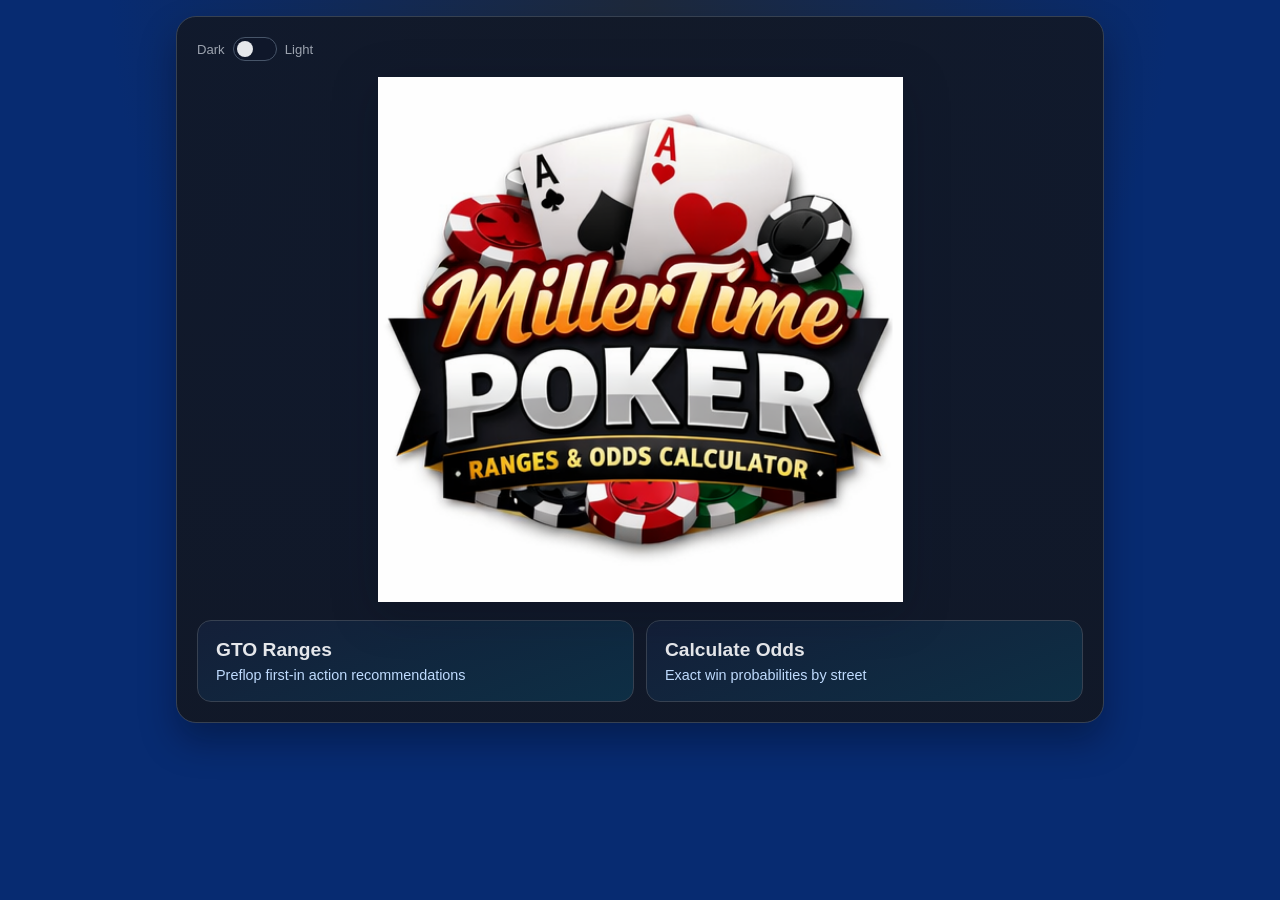
==== index.html @ 2ee8f51d "Update app" ====
<!DOCTYPE html>
<html lang="en">
  <head>
    <meta charset="UTF-8" />
    <meta name="viewport" content="width=device-width, initial-scale=1.0" />
    <title>MillerTime Poker</title>
    <link rel="stylesheet" href="styles.css" />
    <script src="theme.js" defer></script>
  </head>
  <body>
    <main class="app-shell">
      <section class="card">
        <div class="top-nav">
          <div class="theme-control">
            <span class="theme-label">Dark</span>
            <label class="theme-switch" for="theme-toggle-menu" aria-label="Toggle light mode">
              <input id="theme-toggle-menu" type="checkbox" data-theme-toggle />
              <span class="theme-slider"></span>
            </label>
            <span class="theme-label">Light</span>
          </div>
        </div>

        <div class="splash-wrap" aria-label="MillerTime Poker splash logo">
          <img
            class="splash-logo"
            src="assets/millertime-poker-logo.png"
            alt="MillerTime Poker Ranges and Odds Calculator logo"
          />
        </div>

        <div class="menu-grid">
          <a class="menu-button" href="ranges.html">
            <span class="menu-button-title">GTO Ranges</span>
            <span class="menu-button-subtitle">Preflop first-in action recommendations</span>
          </a>
          <a class="menu-button" href="odds.html">
            <span class="menu-button-title">Calculate Odds</span>
            <span class="menu-button-subtitle">Exact win probabilities by street</span>
          </a>
        </div>
      </section>
    </main>
  </body>
</html>
---- styles.css ----
/* Design tokens used throughout the app for color consistency and theming. */
:root {
  --bg: #072b71;
  --bg-start: #1e293b;
  --panel: #111827;
  --panel-soft: #1f2937;
  --card-bg: linear-gradient(180deg, rgba(17, 24, 39, 0.92), rgba(17, 24, 39, 0.98));
  --menu-button-bg: linear-gradient(160deg, rgba(20, 32, 58, 0.9), rgba(13, 49, 72, 0.9));
  --menu-button-hover-shadow: 0 8px 20px rgba(8, 47, 73, 0.45);
  --surface-soft: rgba(15, 23, 42, 0.55);
  --token-bg: rgba(15, 23, 42, 0.75);
  --text: #e5e7eb;
  --muted: #9ca3af;
  --heading: #cbd5e1;
  --accent: #22d3ee;
  --accent-soft: rgba(34, 211, 238, 0.22);
  --success: #22c55e;
  --warning: #f59e0b;
  --danger: #ef4444;
  --border: #374151;
  --nav-link-text: #c7d2fe;
  --nav-link-bg: rgba(15, 23, 42, 0.55);
  --menu-subtitle: #bfdbfe;
  --table-border: #334155;
  --card-select-bg: #0f172a;
  --card-select-border: #475569;
  --suit-black: #e2e8f0;
  --suit-red: #f87171;
  --status-pending-bg: rgba(156, 163, 175, 0.2);
  --status-pending-text: var(--text);
  --status-info-bg: rgba(56, 189, 248, 0.2);
  --status-info-text: #bae6fd;
  --btn-disabled-bg: color-mix(in oklab, var(--panel-soft) 88%, black);
  --btn-disabled-border: color-mix(in oklab, var(--border) 85%, black);
  --btn-disabled-text: color-mix(in oklab, var(--text) 74%, black);
}

[data-theme="light"] {
  --bg: #e0f2fe;
  --bg-start: #f8fafc;
  --panel: #ffffff;
  --panel-soft: #eef2ff;
  --card-bg: linear-gradient(180deg, #ffffff, #f8fafc);
  --menu-button-bg: linear-gradient(160deg, rgba(255, 255, 255, 0.98), rgba(241, 245, 249, 0.98));
  --menu-button-hover-shadow: 0 8px 18px rgba(148, 163, 184, 0.35);
  --surface-soft: rgba(241, 245, 249, 0.9);
  --token-bg: rgba(226, 232, 240, 0.9);
  --text: #0f172a;
  --muted: #475569;
  --heading: #1e293b;
  --border: #cbd5e1;
  --nav-link-text: #1d4ed8;
  --nav-link-bg: rgba(219, 234, 254, 0.85);
  --menu-subtitle: #1e3a8a;
  --table-border: #cbd5e1;
  --card-select-bg: #ffffff;
  --card-select-border: #94a3b8;
  --suit-black: #0f172a;
  --suit-red: #dc2626;
  --status-pending-bg: rgba(148, 163, 184, 0.22);
  --status-pending-text: #0f172a;
  --status-info-bg: rgba(14, 116, 144, 0.24);
  --status-info-text: #0c4a6e;
  --btn-disabled-bg: #dbe4ef;
  --btn-disabled-border: #a9b8cb;
  --btn-disabled-text: #1f2937;
}

* {
  box-sizing: border-box;
}

body {
  margin: 0;
  min-height: 100vh;
  font-family: "Avenir Next", "Segoe UI", "Trebuchet MS", sans-serif;
  background: radial-gradient(circle at top, var(--bg-start) 0%, var(--bg) 48%);
  color: var(--text);
}

.app-shell {
  width: min(960px, 100%);
  margin: 0 auto;
  padding: 16px;
}

.card {
  background: var(--card-bg);
  border: 1px solid var(--border);
  border-radius: 20px;
  padding: 20px;
  box-shadow: 0 18px 35px rgba(2, 6, 23, 0.35);
}

.top-nav {
  display: grid;
  grid-template-columns: auto 1fr auto;
  align-items: center;
  gap: 10px;
  margin-bottom: 14px;
}

.home-brand {
  display: inline-flex;
  align-items: center;
  justify-self: start;
}

.home-logo-link {
  display: inline-flex;
  width: 95px;
  height: 95px;
  align-items: center;
  justify-content: center;
  border-radius: 10px;
  border: 1px solid var(--border);
  background: var(--surface-soft);
  transition: 120ms ease;
}

.home-logo-link:hover {
  border-color: var(--accent);
  transform: translateY(-1px);
}

.home-logo-icon {
  width: 77px;
  height: 77px;
  object-fit: contain;
}

.page-title {
  margin: 0;
  font-size: clamp(1.2rem, 2vw, 1.8rem);
  line-height: 1.15;
  text-align: center;
  justify-self: center;
}

.hamburger-menu {
  position: relative;
  justify-self: end;
}

.hamburger-trigger {
  list-style: none;
  display: inline-flex;
  width: 44px;
  height: 44px;
  border-radius: 10px;
  border: 1px solid var(--border);
  background: var(--surface-soft);
  align-items: center;
  justify-content: center;
  flex-direction: column;
  gap: 5px;
  cursor: pointer;
}

.hamburger-trigger::-webkit-details-marker {
  display: none;
}

.hamburger-trigger span {
  width: 18px;
  height: 2px;
  border-radius: 99px;
  background: var(--text);
}

.hamburger-panel {
  position: absolute;
  right: 0;
  top: calc(100% + 8px);
  min-width: 220px;
  padding: 10px;
  border-radius: 12px;
  border: 1px solid var(--border);
  background: var(--panel);
  box-shadow: 0 16px 28px rgba(2, 6, 23, 0.35);
  z-index: 20;
}

.menu-theme-control {
  width: 100%;
  justify-content: flex-start;
  margin: 0 0 10px;
}

.menu-nav-link {
  display: block;
  margin-top: 6px;
}

.menu-nav-link[aria-current="page"] {
  opacity: 0.75;
  pointer-events: none;
}

.nav-link {
  color: var(--nav-link-text);
  text-decoration: none;
  font-size: 0.9rem;
  border: 1px solid #475569;
  background: var(--nav-link-bg);
  padding: 8px 12px;
  border-radius: 10px;
  transition: 120ms ease;
}

.nav-link:hover {
  border-color: var(--accent);
  color: var(--text);
}

.theme-control {
  display: inline-flex;
  align-items: center;
  gap: 8px;
  margin-left: auto;
}

.theme-label {
  color: var(--muted);
  font-size: 0.82rem;
}

.theme-switch {
  position: relative;
  display: inline-flex;
  width: 44px;
  height: 24px;
}

.theme-switch input {
  opacity: 0;
  width: 0;
  height: 0;
}

.theme-slider {
  position: absolute;
  inset: 0;
  cursor: pointer;
  background: var(--card-select-bg);
  border: 1px solid var(--card-select-border);
  border-radius: 999px;
  transition: 160ms ease;
}

.theme-slider::before {
  content: "";
  position: absolute;
  width: 16px;
  height: 16px;
  left: 3px;
  top: 3px;
  border-radius: 50%;
  background: var(--text);
  transition: 160ms ease;
}

.theme-switch input:checked + .theme-slider {
  background: color-mix(in oklab, var(--accent) 28%, var(--card-select-bg));
  border-color: var(--accent);
}

.theme-switch input:checked + .theme-slider::before {
  transform: translateX(20px);
}

h1 {
  margin: 0;
  font-size: clamp(1.3rem, 2vw, 1.9rem);
}

.subtitle {
  margin-top: 8px;
  color: var(--muted);
  font-size: 0.95rem;
}

.splash-wrap {
  margin-top: 16px;
  display: flex;
  justify-content: center;
}

.splash-logo {
  width: min(525px, 96%);
  height: auto;
  display: block;
  filter: drop-shadow(0 10px 22px rgba(2, 6, 23, 0.25));
}

.field-group {
  margin-top: 18px;
}

.field-group h2 {
  margin: 0 0 10px;
  font-size: 1rem;
  color: var(--heading);
}

.required-asterisk {
  color: var(--danger);
  font-weight: 700;
  margin-left: 2px;
}

.players-start-row {
  display: flex;
  align-items: center;
  gap: 8px;
  flex-wrap: wrap;
}

.odds-players-grid {
  width: 196px;
  grid-template-columns: repeat(3, 60px);
  gap: 8px;
}

.small-reset-btn {
  border: 1px solid var(--border);
  background: var(--panel-soft);
  color: var(--text);
  border-radius: 12px;
  width: 49px;
  min-width: 49px;
  height: 46px;
  padding: 0;
  font-size: 0.8rem;
  font-weight: 600;
  cursor: pointer;
}

.small-reset-btn:hover {
  border-color: var(--accent);
}

.top-calculate-btn {
  margin-left: auto;
  min-width: 180px;
}

.menu-grid {
  margin-top: 18px;
  display: grid;
  gap: 12px;
  grid-template-columns: repeat(2, minmax(220px, 1fr));
}

.menu-button {
  display: block;
  text-decoration: none;
  color: var(--text);
  border: 1px solid var(--border);
  background: var(--menu-button-bg);
  border-radius: 14px;
  padding: 18px;
  transition: 140ms ease;
}

.menu-button:hover {
  border-color: var(--accent);
  transform: translateY(-2px);
  box-shadow: var(--menu-button-hover-shadow);
}

.menu-button-title {
  display: block;
  font-size: 1.2rem;
  font-weight: 700;
}

.menu-button-subtitle {
  display: block;
  margin-top: 6px;
  color: var(--menu-subtitle);
  font-size: 0.9rem;
}

.button-grid {
  display: grid;
  grid-template-columns: repeat(auto-fit, minmax(62px, 1fr));
  gap: 8px;
}

.scroll-selector {
  display: grid;
  grid-template-columns: none;
  grid-auto-flow: column;
  grid-auto-columns: calc((100% - (8px * 3)) / 4);
  gap: 8px;
  overflow-x: auto;
  overflow-y: hidden;
  padding-bottom: 4px;
  scroll-snap-type: x proximity;
  scrollbar-width: thin;
  scrollbar-color: color-mix(in oklab, var(--accent) 60%, transparent) transparent;
  -webkit-overflow-scrolling: touch;
}

.scroll-selector::-webkit-scrollbar {
  height: 6px;
}

.scroll-selector::-webkit-scrollbar-thumb {
  background: color-mix(in oklab, var(--accent) 45%, transparent);
  border-radius: 999px;
}

.scroll-selector .select-btn {
  white-space: nowrap;
  scroll-snap-align: start;
}

.players-grid {
  grid-template-columns: repeat(5, minmax(56px, 1fr));
}

.temperature-grid {
  grid-template-columns: repeat(3, minmax(110px, 1fr));
}

.stage-grid {
  grid-template-columns: repeat(4, minmax(120px, 1fr));
}

.card-grid {
  grid-template-columns: repeat(13, minmax(42px, 1fr));
  overflow-x: auto;
  padding-bottom: 4px;
}

.suiting-grid {
  grid-template-columns: repeat(2, minmax(120px, 1fr));
}

.button-grid.scroll-selector {
  grid-template-columns: none;
  grid-auto-flow: column;
  grid-auto-columns: calc((100% - (8px * 3)) / 4);
}

.select-btn {
  border: 1px solid var(--border);
  background: var(--panel-soft);
  color: var(--text);
  padding: 10px 8px;
  border-radius: 12px;
  font-size: 0.92rem;
  font-weight: 600;
  cursor: pointer;
  transition: 120ms ease;
  min-height: 46px;
}

.select-btn:hover {
  border-color: var(--accent);
  transform: translateY(-1px);
}

.select-btn.active {
  border-color: #a4d18a;
  background: #a4d18a;
  color: #0f172a;
}

.select-btn:disabled {
  opacity: 1;
  cursor: not-allowed;
  background: var(--btn-disabled-bg);
  border-color: var(--btn-disabled-border);
  color: var(--btn-disabled-text);
}

.action-controls {
  display: flex;
  justify-content: flex-start;
}

.primary-action {
  min-width: 200px;
}

.required-note {
  margin: 10px 0 0;
  font-size: 0.8rem;
  color: var(--muted);
  text-align: right;
}

.result {
  margin-top: 20px;
  border: 1px solid var(--border);
  border-radius: 14px;
  padding: 14px;
  background: color-mix(in oklab, var(--panel-soft) 70%, transparent);
}

.build-tag-wrap {
  margin-top: 10px;
  display: flex;
  justify-content: flex-end;
}

.build-tag {
  color: var(--muted);
  font-size: 0.78rem;
  letter-spacing: 0.01em;
}

.result-row {
  display: flex;
  align-items: center;
  justify-content: space-between;
  gap: 12px;
}

.result-row + .result-row {
  margin-top: 8px;
}

.label {
  color: var(--muted);
}

.value {
  font-weight: 700;
}

.badge {
  display: inline-flex;
  align-items: center;
  justify-content: center;
  padding: 6px 10px;
  border-radius: 999px;
  font-size: 0.85rem;
  letter-spacing: 0.01em;
}

#action-value {
  font-size: 1.7rem;
  min-width: 180px;
  min-height: 56px;
  padding: 12px 18px;
  line-height: 1;
  max-width: 100%;
}

.pending {
  background: var(--status-pending-bg);
  color: var(--status-pending-text);
}

.info {
  background: var(--status-info-bg);
  color: var(--status-info-text);
}

#action-value.pending {
  font-size: 0.85rem;
}

.raise {
  background: rgba(34, 197, 94, 0.2);
  color: #86efac;
}

/* Keep Odds completion state readable in light theme. */
#odds-status.raise {
  font-size: 1.02rem;
  color: #166534;
  background: rgba(34, 197, 94, 0.28);
}

.call,
.check {
  background: rgba(245, 158, 11, 0.2);
  color: #fde68a;
}

.fold {
  background: rgba(239, 68, 68, 0.2);
  color: #fca5a5;
}

.board-grid {
  display: grid;
  gap: 10px;
  grid-template-columns: repeat(auto-fit, minmax(140px, 1fr));
  max-width: 780px;
  margin: 0 auto;
}

.board-slot,
.player-row {
  border: 1px solid var(--border);
  border-radius: 12px;
  background: var(--surface-soft);
  padding: 10px;
}

.board-slot.disabled {
  opacity: 0.5;
}

.board-slot-label {
  display: inline-block;
  margin-bottom: 8px;
  color: var(--heading);
  font-size: 0.85rem;
}

.card-select {
  width: 100%;
  margin-bottom: 6px;
  border: 1px solid var(--card-select-border);
  border-radius: 8px;
  background: var(--card-select-bg);
  color: var(--text);
  padding: 8px;
}

.card-rank-scroller {
  width: 100%;
  margin-bottom: 6px;
  display: grid;
  grid-auto-flow: column;
  grid-auto-columns: calc((100% - (6px * 3)) / 4);
  gap: 6px;
  overflow-x: auto;
  overflow-y: hidden;
  padding-bottom: 2px;
  scrollbar-width: thin;
  scrollbar-color: color-mix(in oklab, var(--accent) 60%, transparent) transparent;
  -webkit-overflow-scrolling: touch;
}

.card-rank-scroller::-webkit-scrollbar {
  height: 6px;
}

.card-rank-scroller::-webkit-scrollbar-thumb {
  background: color-mix(in oklab, var(--accent) 45%, transparent);
  border-radius: 999px;
}

.card-rank-btn {
  min-height: 36px;
  border: 1px solid var(--card-select-border);
  border-radius: 8px;
  background: var(--card-select-bg);
  color: var(--text);
  font-size: 0.95rem;
  font-weight: 700;
  cursor: pointer;
  transition: 120ms ease;
}

.card-rank-btn:hover:not(:disabled) {
  border-color: var(--accent);
  transform: translateY(-1px);
}

.card-rank-btn.active {
  border-color: #a4d18a;
  background: #a4d18a;
  color: #0f172a;
}

.card-rank-btn:disabled {
  opacity: 0.45;
  cursor: not-allowed;
}

.player-rows {
  display: grid;
  gap: 10px;
  grid-template-columns: repeat(2, minmax(260px, 1fr));
  max-width: 780px;
  margin: 0 auto;
}

.player-title {
  margin: 0;
  font-size: 0.95rem;
}

.player-cards {
  margin-top: 8px;
  display: grid;
  gap: 8px;
  grid-template-columns: repeat(2, minmax(120px, 1fr));
}

.card-slot {
  border: 1px dashed var(--card-select-border);
  border-radius: 10px;
  padding: 8px;
}

.suit-picker {
  display: grid;
  grid-template-columns: repeat(4, minmax(0, 1fr));
  gap: 6px;
  margin-top: 2px;
}

.suit-symbol-btn {
  min-height: 34px;
  border: 1px solid var(--card-select-border);
  border-radius: 8px;
  background: var(--card-select-bg);
  color: var(--text);
  font-size: 1rem;
  font-weight: 700;
  line-height: 1;
  cursor: pointer;
  transition: 120ms ease;
}

.suit-symbol-btn:hover:not(:disabled) {
  border-color: var(--accent);
  transform: translateY(-1px);
}

.suit-symbol-btn.active {
  border-color: #a4d18a;
  background: #a4d18a;
  color: #0f172a;
}

.suit-symbol-btn:disabled {
  opacity: 0.45;
  cursor: not-allowed;
}

.player-summary {
  margin-top: 8px;
  font-size: 0.82rem;
  color: var(--muted);
}

.player-card-display {
  color: var(--text);
}

.card-suit {
  margin-left: 1px;
}

.suit-red {
  color: var(--suit-red);
}

.suit-black {
  color: var(--suit-black);
}

.odds-results {
  margin-top: 12px;
}

.board-display {
  margin-bottom: 10px;
  display: flex;
  align-items: center;
  gap: 8px;
  flex-wrap: wrap;
}

.board-display-label {
  color: var(--muted);
  font-size: 0.9rem;
}

.board-display-empty {
  color: var(--heading);
}

.card-token {
  display: inline-flex;
  align-items: center;
  justify-content: center;
  gap: 1px;
  padding: 2px 6px;
  border: 1px solid var(--card-select-border);
  border-radius: 999px;
  font-size: 0.82rem;
  color: var(--text);
  background: var(--token-bg);
}

.status-inline-token {
  margin: 0 4px;
}

.results-hand-cell {
  display: flex;
  gap: 6px;
  flex-wrap: wrap;
}

.winner-hand-label {
  display: inline-flex;
  align-items: center;
  justify-content: center;
  padding: 2px 8px;
  min-width: 112px;
  border-radius: 999px;
  border: 1px solid color-mix(in oklab, var(--success) 55%, var(--border));
  background: color-mix(in oklab, var(--success) 18%, transparent);
  color: color-mix(in oklab, var(--success) 70%, var(--text));
  font-size: 0.78rem;
  font-weight: 700;
  white-space: nowrap;
}

.results-player-cell {
  min-width: 130px;
}

.results-player-label {
  font-weight: 700;
  margin-bottom: 4px;
}

.outs-counts {
  margin-top: 0;
  font-size: 0.82rem;
  color: var(--muted);
}

.outs-cell {
  min-width: 0;
}

.outs-cards {
  margin-top: 4px;
  display: grid;
  grid-template-columns: repeat(10, max-content);
  column-gap: 6px;
  row-gap: 6px;
}

.outs-cards .card-token {
  justify-self: start;
}

.out-win {
  border-color: rgba(34, 197, 94, 0.7);
}

.out-tie {
  border-color: rgba(245, 158, 11, 0.7);
}

.odds-table {
  width: 100%;
  border-collapse: separate;
  border-spacing: 0;
}

.odds-table th,
.odds-table td {
  padding: 8px;
  text-align: left;
}

.odds-table th {
  color: var(--heading);
  font-weight: 700;
  border-bottom: 1px solid var(--table-border);
}

.odds-table tbody tr {
  box-shadow: inset 0 -1px 0 var(--table-border);
}

.odds-table tbody tr.player-main-row {
  box-shadow: none;
}

.player-outs-row td {
  padding-top: 4px;
  padding-bottom: 10px;
}

.outs-label {
  font-size: 0.8rem;
  color: var(--muted);
  text-transform: uppercase;
  letter-spacing: 0.02em;
}

.outs-none {
  margin-top: 4px;
  color: var(--muted);
}

@media (max-width: 640px) {
  .top-nav {
    grid-template-columns: auto 1fr auto;
    align-items: center;
  }

  .page-title {
    font-size: 1.02rem;
  }

  .menu-grid {
    grid-template-columns: 1fr;
  }

  .action-row {
    flex-direction: column;
    align-items: stretch;
  }

  #action-value,
  #odds-status {
    min-width: 0;
    width: 100%;
    min-height: 60px;
    justify-content: center;
  }

  .card {
    border-radius: 14px;
    padding: 14px;
  }

  .select-btn {
    min-height: 42px;
    padding: 8px;
    font-size: 0.86rem;
  }

  .players-start-row {
    align-items: stretch;
    row-gap: 8px;
  }

  .odds-players-grid {
    width: auto;
    flex: 1 1 auto;
  }

  .small-reset-btn {
    height: 42px;
  }

  .top-calculate-btn {
    margin-left: 0;
    width: 100%;
    min-width: 0;
  }

  .card-grid {
    grid-template-columns: repeat(13, minmax(38px, 1fr));
  }

  .button-grid.scroll-selector {
    grid-template-columns: none;
    grid-auto-flow: column;
    grid-auto-columns: calc((100% - (8px * 2)) / 3);
  }

  .stage-grid,
  .player-cards {
    grid-template-columns: repeat(2, minmax(120px, 1fr));
  }

  .player-rows {
    grid-template-columns: 1fr;
    max-width: 100%;
  }

  .board-grid {
    max-width: 100%;
  }

  .odds-results {
    overflow-x: visible;
  }

  .odds-table {
    min-width: 0;
    table-layout: fixed;
  }

  .odds-table th,
  .odds-table td {
    padding: 7px 6px;
    white-space: normal;
    vertical-align: top;
  }

  .outs-cell {
    min-width: 0;
    white-space: normal;
  }
}
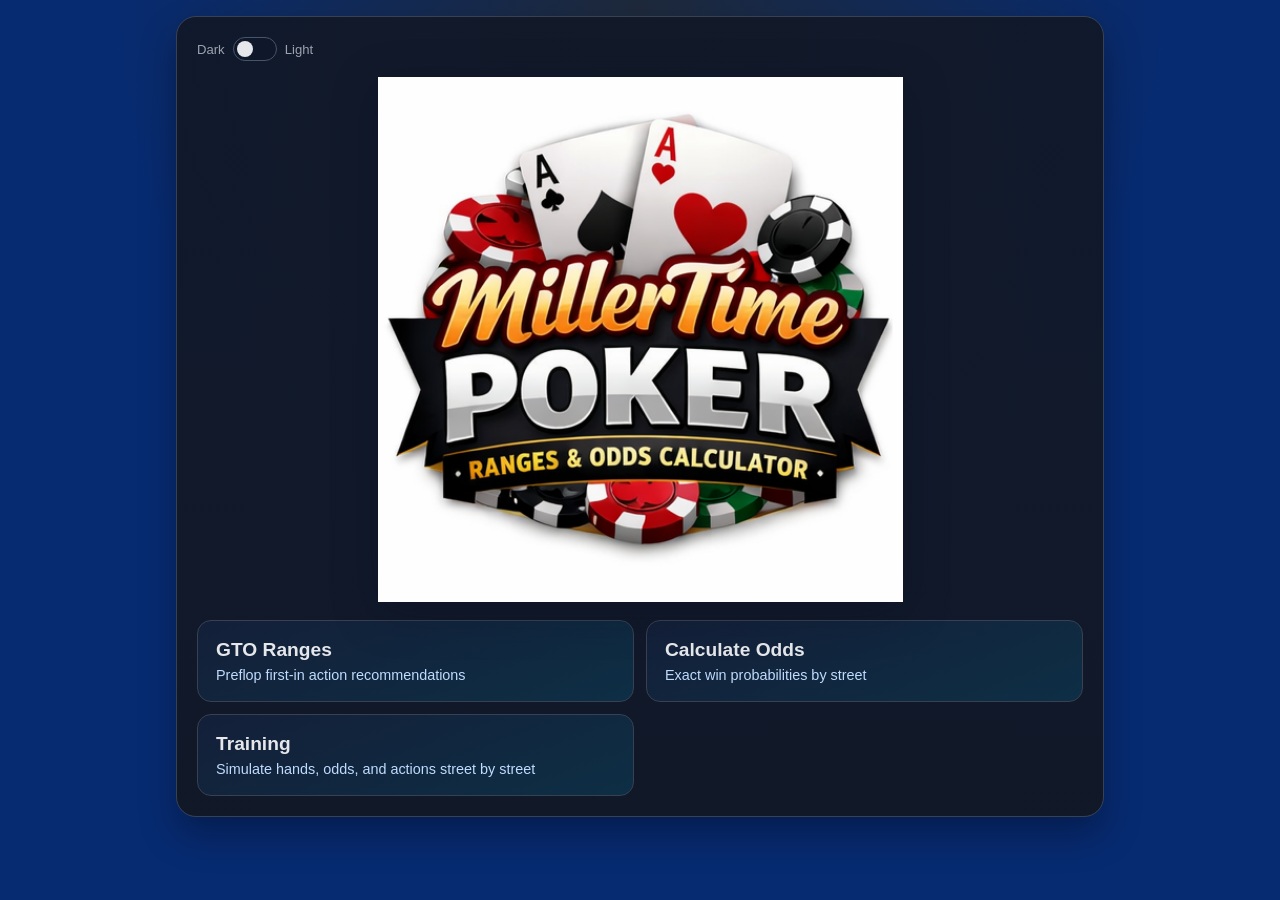
==== commit b29ab9c7: "Update app" ====
--- a/index.html
+++ b/index.html
@@ -38,6 +38,10 @@
             <span class="menu-button-title">Calculate Odds</span>
             <span class="menu-button-subtitle">Exact win probabilities by street</span>
           </a>
+          <a class="menu-button" href="training.html">
+            <span class="menu-button-title">Training</span>
+            <span class="menu-button-subtitle">Simulate hands, odds, and actions street by street</span>
+          </a>
         </div>
       </section>
     </main>
--- a/styles.css
+++ b/styles.css
@@ -66,6 +66,19 @@
   --btn-disabled-text: #1f2937;
 }
 
+[data-theme="light"] #action-value.raise {
+  color: #14532d;
+}
+
+[data-theme="light"] #action-value.call,
+[data-theme="light"] #action-value.check {
+  color: #92400e;
+}
+
+[data-theme="light"] #action-value.fold {
+  color: #991b1b;
+}
+
 * {
   box-sizing: border-box;
 }
@@ -345,6 +358,36 @@
   min-width: 180px;
 }
 
+.calculate-odds-panel {
+  border: 1px solid var(--border);
+  border-radius: 12px;
+  background: var(--panel-soft);
+  color: var(--text);
+  margin: 0;
+  min-width: 170px;
+  min-height: 46px;
+  padding: 0 18px;
+  font-size: 0.95rem;
+  font-weight: 700;
+  line-height: 1;
+  text-align: center;
+  cursor: pointer;
+  transition: 120ms ease;
+  display: inline-flex;
+  align-items: center;
+  justify-content: center;
+}
+
+.calculate-odds-panel:hover {
+  border-color: var(--accent);
+  transform: translateY(-1px);
+}
+
+.calculate-odds-panel:disabled {
+  opacity: 0.7;
+  cursor: not-allowed;
+}
+
 .menu-grid {
   margin-top: 18px;
   display: grid;
@@ -445,6 +488,14 @@
   grid-auto-columns: calc((100% - (8px * 3)) / 4);
 }
 
+.button-grid.scroll-selector.ranges-scroll-selector {
+  grid-auto-columns: calc((100% - (8px * 7)) / 8);
+}
+
+#temperature-grid.ranges-scroll-selector {
+  grid-auto-columns: calc(((100% - (8px * 7)) / 8) * 1.5);
+}
+
 .select-btn {
   border: 1px solid var(--border);
   background: var(--panel-soft);
@@ -493,12 +544,83 @@
   text-align: right;
 }
 
+.odds-status-value {
+  background: transparent;
+  border: 0;
+  border-radius: 0;
+  padding: 0;
+  min-height: 0;
+}
+
+#odds-status.pending,
+#odds-status.info,
+#odds-status.raise,
+#odds-status.call,
+#odds-status.check,
+#odds-status.fold {
+  background: transparent;
+  color: var(--text);
+}
+
 .result {
   margin-top: 20px;
   border: 1px solid var(--border);
   border-radius: 14px;
   padding: 14px;
+  padding-top: 62px;
   background: color-mix(in oklab, var(--panel-soft) 70%, transparent);
+  position: relative;
+}
+
+.result-calc-btn {
+  position: absolute;
+  top: 12px;
+  right: 12px;
+  min-width: 120px;
+  min-height: 38px;
+  padding: 0 12px;
+  font-size: 0.86rem;
+}
+
+.range-result {
+  margin-top: 14px;
+  padding: 8px 10px;
+}
+
+.range-result .result-row + .result-row,
+.range-result .odds-summary-row + .odds-summary-row {
+  margin-top: 4px;
+}
+
+.range-result .summary-label {
+  font-size: 0.84rem;
+}
+
+.range-action-btn {
+  width: 110px;
+  min-height: 46px;
+  margin: 6px 0;
+  font-size: 0.92rem;
+  font-weight: 800;
+  cursor: default;
+}
+
+.range-action-btn[hidden] {
+  display: none;
+}
+
+.range-action-btn.fold {
+  color: #b91c1c;
+}
+
+.range-action-btn.raise,
+.range-action-btn.bet {
+  color: #15803d;
+}
+
+.range-action-btn.call,
+.range-action-btn.check {
+  color: #000000;
 }
 
 .build-tag-wrap {
@@ -522,6 +644,14 @@
 
 .result-row + .result-row {
   margin-top: 8px;
+}
+
+.odds-summary-row + .odds-summary-row {
+  margin-top: 8px;
+}
+
+.summary-label {
+  font-weight: 700;
 }
 
 .label {
@@ -542,13 +672,15 @@
   letter-spacing: 0.01em;
 }
 
-#action-value {
-  font-size: 1.7rem;
-  min-width: 180px;
-  min-height: 56px;
-  padding: 12px 18px;
-  line-height: 1;
-  max-width: 100%;
+/* Strip badge backgrounds from action-value inline display. */
+#action-value.pending,
+#action-value.info,
+#action-value.raise,
+#action-value.call,
+#action-value.check,
+#action-value.fold {
+  background: transparent;
+  padding: 0;
 }
 
 .pending {
@@ -561,20 +693,15 @@
   color: var(--status-info-text);
 }
 
-#action-value.pending {
-  font-size: 0.85rem;
-}
-
 .raise {
   background: rgba(34, 197, 94, 0.2);
   color: #86efac;
 }
 
-/* Keep Odds completion state readable in light theme. */
+/* Keep Odds completion state readable without badge background. */
 #odds-status.raise {
   font-size: 1.02rem;
   color: #166534;
-  background: rgba(34, 197, 94, 0.28);
 }
 
 .call,
@@ -591,7 +718,7 @@
 .board-grid {
   display: grid;
   gap: 10px;
-  grid-template-columns: repeat(auto-fit, minmax(140px, 1fr));
+  grid-template-columns: repeat(3, minmax(140px, 1fr));
   max-width: 780px;
   margin: 0 auto;
 }
@@ -625,56 +752,162 @@
   padding: 8px;
 }
 
-.card-rank-scroller {
-  width: 100%;
-  margin-bottom: 6px;
+.card-wheel-group {
   display: grid;
-  grid-auto-flow: column;
-  grid-auto-columns: calc((100% - (6px * 3)) / 4);
-  gap: 6px;
-  overflow-x: auto;
-  overflow-y: hidden;
-  padding-bottom: 2px;
+  gap: 7px;
+  min-width: 0;
+}
+
+.card-wheel-viewport {
+  position: relative;
+  height: 168px;
+  overflow-y: auto;
+  overflow-x: hidden;
+  border: 1px solid var(--card-select-border);
+  border-radius: 10px;
+  background: var(--card-select-bg);
+  scroll-snap-type: y mandatory;
   scrollbar-width: thin;
   scrollbar-color: color-mix(in oklab, var(--accent) 60%, transparent) transparent;
   -webkit-overflow-scrolling: touch;
 }
 
-.card-rank-scroller::-webkit-scrollbar {
-  height: 6px;
-}
-
-.card-rank-scroller::-webkit-scrollbar-thumb {
+.card-wheel-viewport::before {
+  content: "";
+  position: absolute;
+  left: 4px;
+  right: 10px;
+  top: 56px;
+  height: 56px;
+  border: 1px solid color-mix(in oklab, var(--accent) 45%, var(--card-select-border));
+  border-radius: 8px;
+  background: color-mix(in oklab, var(--accent) 10%, transparent);
+  pointer-events: none;
+  z-index: 1;
+}
+
+.card-wheel-viewport::-webkit-scrollbar {
+  width: 6px;
+}
+
+.card-wheel-viewport::-webkit-scrollbar-thumb {
   background: color-mix(in oklab, var(--accent) 45%, transparent);
   border-radius: 999px;
 }
 
-.card-rank-btn {
-  min-height: 36px;
+.card-wheel-rail {
+  display: flex;
+  flex-direction: column;
+}
+
+.card-wheel-item {
+  height: 56px;
+  border: 0;
+  border-bottom: 1px solid color-mix(in oklab, var(--card-select-border) 70%, transparent);
+  background: transparent;
+  color: var(--text);
+  font-size: 1.5rem;
+  font-weight: 700;
+  cursor: pointer;
+  scroll-snap-align: center;
+  transition: 120ms ease;
+}
+
+.card-wheel-item:hover:not(:disabled) {
+  background: color-mix(in oklab, var(--accent) 12%, transparent);
+}
+
+.card-wheel-item.active {
+  background: #d2e8c5;
+}
+
+.single-rank-wheel-item {
+  font-size: 1.9rem;
+  letter-spacing: 0.01em;
+}
+
+.single-rank-wheel-item.active {
+  color: #0f172a;
+}
+
+.card-suit-row {
+  display: grid;
+  grid-template-columns: repeat(4, minmax(0, 1fr));
+  gap: 6px;
+}
+
+.card-suit-pill {
+  min-height: 38px;
   border: 1px solid var(--card-select-border);
-  border-radius: 8px;
+  border-radius: 9px;
   background: var(--card-select-bg);
   color: var(--text);
-  font-size: 0.95rem;
+  font-size: 1.35rem;
   font-weight: 700;
+  line-height: 1;
   cursor: pointer;
   transition: 120ms ease;
 }
 
-.card-rank-btn:hover:not(:disabled) {
+.card-suit-pill:hover:not(:disabled) {
   border-color: var(--accent);
   transform: translateY(-1px);
 }
 
-.card-rank-btn.active {
-  border-color: #a4d18a;
-  background: #a4d18a;
+.card-suit-pill.active {
+  background: #d2e8c5;
+}
+
+.card-suit-pill.suit-red.active {
+  color: #991b1b;
+}
+
+.card-suit-pill.suit-black.active {
   color: #0f172a;
 }
 
-.card-rank-btn:disabled {
-  opacity: 0.45;
+.card-suit-pill:disabled {
+  opacity: 0.35;
   cursor: not-allowed;
+}
+
+.card-wheel-item:disabled {
+  opacity: 0.35;
+  cursor: not-allowed;
+}
+
+.range-wheel-host {
+  max-width: 220px;
+  margin: 0 auto;
+}
+
+.range-wheel-group {
+  width: 100%;
+}
+
+.range-wheel-viewport {
+  height: 168px;
+}
+
+.range-wheel-item {
+  height: 56px;
+  font-size: 1.12rem;
+}
+
+.range-wheel-item.active {
+  color: #0f172a;
+}
+
+.range-suiting-item {
+  font-size: 0.98rem;
+}
+
+.range-suiting-item.suited-choice.active {
+  color: #14532d;
+}
+
+.range-suiting-item.offsuit-choice.active {
+  color: #92400e;
 }
 
 .player-rows {
@@ -690,6 +923,13 @@
   font-size: 0.95rem;
 }
 
+.player-header {
+  display: flex;
+  justify-content: space-between;
+  align-items: baseline;
+  gap: 10px;
+}
+
 .player-cards {
   margin-top: 8px;
   display: grid;
@@ -703,46 +943,11 @@
   padding: 8px;
 }
 
-.suit-picker {
-  display: grid;
-  grid-template-columns: repeat(4, minmax(0, 1fr));
-  gap: 6px;
-  margin-top: 2px;
-}
-
-.suit-symbol-btn {
-  min-height: 34px;
-  border: 1px solid var(--card-select-border);
-  border-radius: 8px;
-  background: var(--card-select-bg);
-  color: var(--text);
-  font-size: 1rem;
-  font-weight: 700;
-  line-height: 1;
-  cursor: pointer;
-  transition: 120ms ease;
-}
-
-.suit-symbol-btn:hover:not(:disabled) {
-  border-color: var(--accent);
-  transform: translateY(-1px);
-}
-
-.suit-symbol-btn.active {
-  border-color: #a4d18a;
-  background: #a4d18a;
-  color: #0f172a;
-}
-
-.suit-symbol-btn:disabled {
-  opacity: 0.45;
-  cursor: not-allowed;
-}
-
 .player-summary {
-  margin-top: 8px;
+  margin-top: 0;
   font-size: 0.82rem;
   color: var(--muted);
+  text-align: right;
 }
 
 .player-card-display {
@@ -762,11 +967,11 @@
 }
 
 .odds-results {
-  margin-top: 12px;
+  margin-top: 8px;
 }
 
 .board-display {
-  margin-bottom: 10px;
+  margin: 0;
   display: flex;
   align-items: center;
   gap: 8px;
@@ -776,6 +981,7 @@
 .board-display-label {
   color: var(--muted);
   font-size: 0.9rem;
+  font-weight: 700;
 }
 
 .board-display-empty {
@@ -820,6 +1026,20 @@
   white-space: nowrap;
 }
 
+.lead-status-label {
+  display: inline-flex;
+  align-items: center;
+  justify-content: center;
+  padding: 2px 8px;
+  border-radius: 999px;
+  border: 1px solid color-mix(in oklab, var(--accent) 50%, var(--border));
+  background: color-mix(in oklab, var(--accent) 22%, transparent);
+  color: color-mix(in oklab, var(--accent) 76%, var(--text));
+  font-size: 0.76rem;
+  font-weight: 700;
+  white-space: nowrap;
+}
+
 .results-player-cell {
   min-width: 130px;
 }
@@ -842,7 +1062,7 @@
 .outs-cards {
   margin-top: 4px;
   display: grid;
-  grid-template-columns: repeat(10, max-content);
+  grid-template-columns: repeat(8, max-content);
   column-gap: 6px;
   row-gap: 6px;
 }
@@ -902,6 +1122,44 @@
   color: var(--muted);
 }
 
+.training-controls {
+  margin-top: 14px;
+  display: grid;
+  grid-template-columns: repeat(4, minmax(130px, 1fr));
+  gap: 8px;
+}
+
+.training-status {
+  margin-top: 16px;
+  padding-top: 14px;
+}
+
+.training-post-hand {
+  margin-top: 14px;
+  display: grid;
+  grid-template-columns: repeat(2, minmax(220px, 1fr));
+  gap: 8px;
+}
+
+.select-btn.danger {
+  border-color: color-mix(in oklab, var(--danger) 55%, var(--border));
+  color: color-mix(in oklab, var(--danger) 82%, var(--text));
+  background: color-mix(in oklab, var(--danger) 14%, var(--panel-soft));
+}
+
+.select-btn.danger:hover:not(:disabled) {
+  border-color: var(--danger);
+}
+
+.table-wrap {
+  width: 100%;
+  overflow-x: auto;
+}
+
+.training-table {
+  min-width: 640px;
+}
+
 @media (max-width: 640px) {
   .top-nav {
     grid-template-columns: auto 1fr auto;
@@ -916,12 +1174,6 @@
     grid-template-columns: 1fr;
   }
 
-  .action-row {
-    flex-direction: column;
-    align-items: stretch;
-  }
-
-  #action-value,
   #odds-status {
     min-width: 0;
     width: 100%;
@@ -960,6 +1212,18 @@
     min-width: 0;
   }
 
+  .calculate-odds-panel {
+    min-height: 42px;
+    min-width: 150px;
+    padding: 0 14px;
+  }
+
+  .range-action-btn {
+    min-height: 42px;
+    width: 102px;
+    font-size: 0.86rem;
+  }
+
   .card-grid {
     grid-template-columns: repeat(13, minmax(38px, 1fr));
   }
@@ -970,6 +1234,14 @@
     grid-auto-columns: calc((100% - (8px * 2)) / 3);
   }
 
+  .button-grid.scroll-selector.ranges-scroll-selector {
+    grid-auto-columns: calc((100% - (8px * 5)) / 6);
+  }
+
+  #temperature-grid.ranges-scroll-selector {
+    grid-auto-columns: calc(((100% - (8px * 5)) / 6) * 1.5);
+  }
+
   .stage-grid,
   .player-cards {
     grid-template-columns: repeat(2, minmax(120px, 1fr));
@@ -980,8 +1252,54 @@
     max-width: 100%;
   }
 
+  .range-wheel-host {
+    max-width: 100%;
+  }
+
+  .player-header {
+    align-items: flex-start;
+  }
+
   .board-grid {
+    grid-template-columns: repeat(3, minmax(0, 1fr));
+    gap: 8px;
     max-width: 100%;
+  }
+
+  .board-slot {
+    padding: 8px;
+  }
+
+  .card-wheel-group {
+    gap: 6px;
+  }
+
+  .card-wheel-viewport {
+    height: 154px;
+  }
+
+  .card-wheel-viewport::before {
+    top: 52px;
+    height: 50px;
+  }
+
+  .card-wheel-item {
+    height: 50px;
+    font-size: 1.3rem;
+  }
+
+  .single-rank-wheel-item {
+    font-size: 1.65rem;
+  }
+
+  .card-suit-row {
+    gap: 5px;
+  }
+
+  .card-suit-pill {
+    min-height: 34px;
+    font-size: 1.18rem;
+    border-radius: 8px;
   }
 
   .odds-results {
@@ -1004,4 +1322,13 @@
     min-width: 0;
     white-space: normal;
   }
-}
+
+  .training-controls,
+  .training-post-hand {
+    grid-template-columns: 1fr;
+  }
+
+  .training-table {
+    min-width: 560px;
+  }
+}
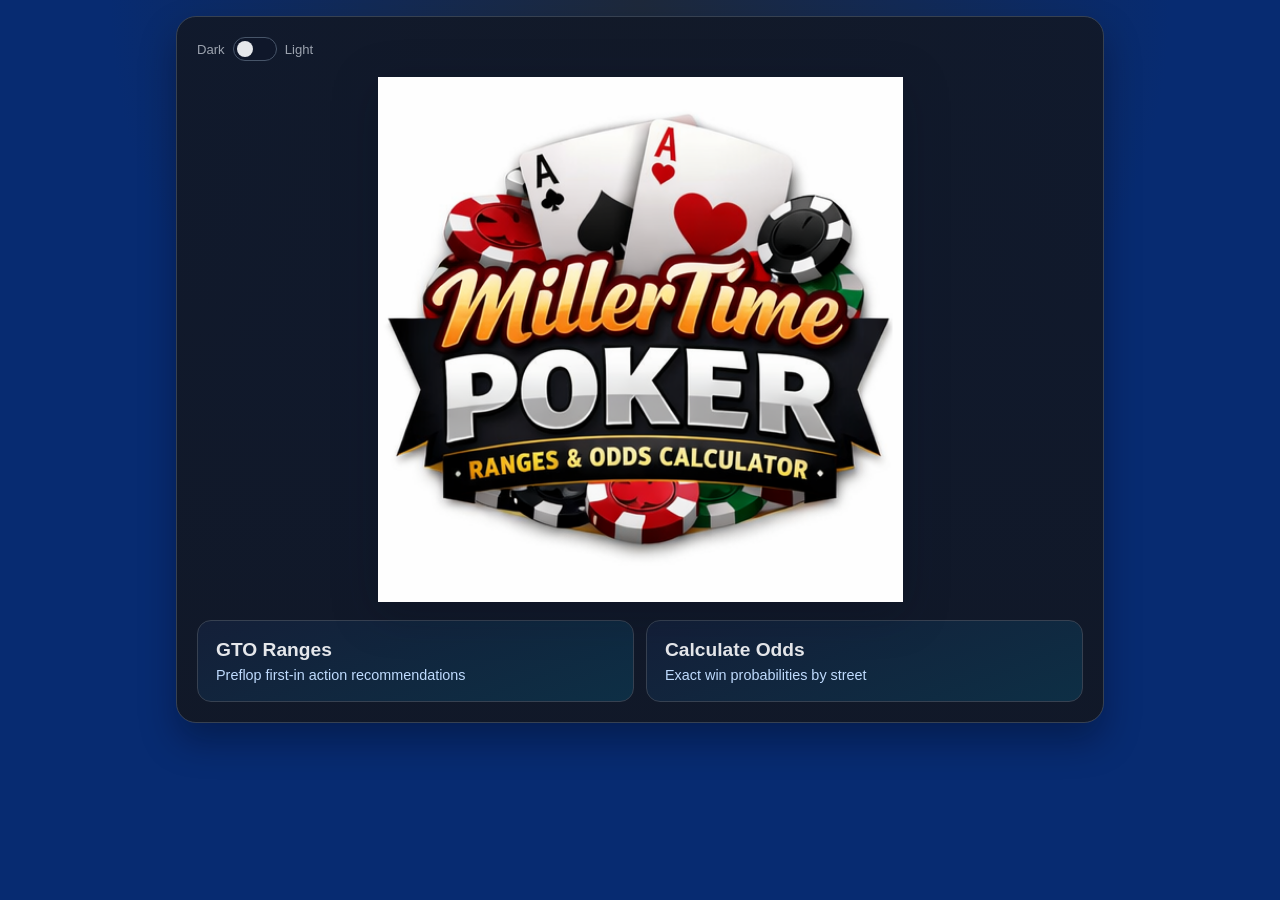
==== commit ec4040f2: "Remove training screens and links" ====
--- a/index.html
+++ b/index.html
@@ -38,10 +38,6 @@
             <span class="menu-button-title">Calculate Odds</span>
             <span class="menu-button-subtitle">Exact win probabilities by street</span>
           </a>
-          <a class="menu-button" href="training.html">
-            <span class="menu-button-title">Training</span>
-            <span class="menu-button-subtitle">Simulate hands, odds, and actions street by street</span>
-          </a>
         </div>
       </section>
     </main>
--- a/styles.css
+++ b/styles.css
@@ -1122,25 +1122,6 @@
   color: var(--muted);
 }
 
-.training-controls {
-  margin-top: 14px;
-  display: grid;
-  grid-template-columns: repeat(4, minmax(130px, 1fr));
-  gap: 8px;
-}
-
-.training-status {
-  margin-top: 16px;
-  padding-top: 14px;
-}
-
-.training-post-hand {
-  margin-top: 14px;
-  display: grid;
-  grid-template-columns: repeat(2, minmax(220px, 1fr));
-  gap: 8px;
-}
-
 .select-btn.danger {
   border-color: color-mix(in oklab, var(--danger) 55%, var(--border));
   color: color-mix(in oklab, var(--danger) 82%, var(--text));
@@ -1154,10 +1135,6 @@
 .table-wrap {
   width: 100%;
   overflow-x: auto;
-}
-
-.training-table {
-  min-width: 640px;
 }
 
 @media (max-width: 640px) {
@@ -1323,12 +1300,4 @@
     white-space: normal;
   }
 
-  .training-controls,
-  .training-post-hand {
-    grid-template-columns: 1fr;
-  }
-
-  .training-table {
-    min-width: 560px;
-  }
-}
+}
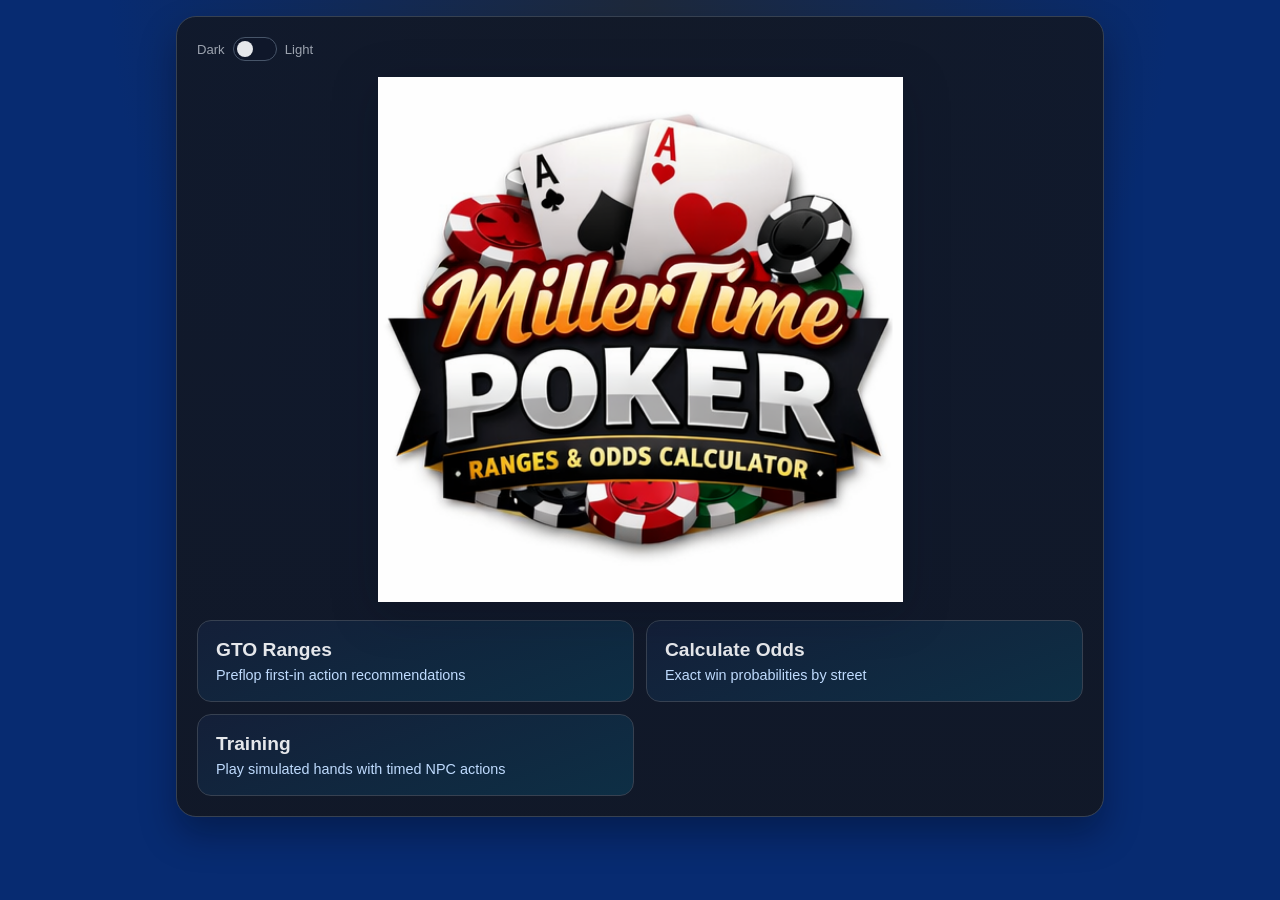
==== commit f214fd2e: "Add training module and improve NPC realism" ====
--- a/index.html
+++ b/index.html
@@ -38,6 +38,10 @@
             <span class="menu-button-title">Calculate Odds</span>
             <span class="menu-button-subtitle">Exact win probabilities by street</span>
           </a>
+          <a class="menu-button" href="training.html">
+            <span class="menu-button-title">Training</span>
+            <span class="menu-button-subtitle">Play simulated hands with timed NPC actions</span>
+          </a>
         </div>
       </section>
     </main>
--- a/styles.css
+++ b/styles.css
@@ -1137,6 +1137,80 @@
   overflow-x: auto;
 }
 
+.training-controls {
+  margin-top: 14px;
+  display: grid;
+  grid-template-columns: repeat(2, minmax(140px, 1fr));
+  gap: 8px;
+}
+
+.training-status {
+  margin-top: 14px;
+  padding-top: 14px;
+}
+
+.training-table {
+  min-width: 860px;
+}
+
+.training-action-buttons {
+  display: grid;
+  grid-template-columns: repeat(3, minmax(120px, 1fr));
+  gap: 8px;
+}
+
+.training-log {
+  border: 1px solid var(--border);
+  border-radius: 12px;
+  background: var(--surface-soft);
+  min-height: 130px;
+  max-height: 220px;
+  overflow-y: auto;
+  padding: 8px;
+  display: grid;
+  gap: 6px;
+}
+
+.training-log-entry {
+  border: 1px solid var(--table-border);
+  background: color-mix(in oklab, var(--panel-soft) 75%, transparent);
+  border-radius: 10px;
+  padding: 6px 8px;
+  font-size: 0.86rem;
+  line-height: 1.25;
+}
+
+.training-log-entry.raise {
+  border-color: color-mix(in oklab, var(--success) 50%, var(--table-border));
+}
+
+.training-summary {
+  margin-top: 14px;
+  padding-top: 14px;
+}
+
+.training-summary-details p {
+  margin: 6px 0 0;
+  font-size: 0.86rem;
+}
+
+.summary-good {
+  color: color-mix(in oklab, var(--success) 80%, var(--text));
+}
+
+.summary-missed {
+  color: color-mix(in oklab, var(--danger) 75%, var(--text));
+}
+
+.training-user-row {
+  background: color-mix(in oklab, var(--accent) 12%, transparent);
+}
+
+.card-token-hidden {
+  letter-spacing: 0.08em;
+  font-weight: 700;
+}
+
 @media (max-width: 640px) {
   .top-nav {
     grid-template-columns: auto 1fr auto;
@@ -1300,4 +1374,16 @@
     white-space: normal;
   }
 
-}
+  .training-controls {
+    grid-template-columns: 1fr;
+  }
+
+  .training-action-buttons {
+    grid-template-columns: 1fr;
+  }
+
+  .training-table {
+    min-width: 740px;
+  }
+
+}
